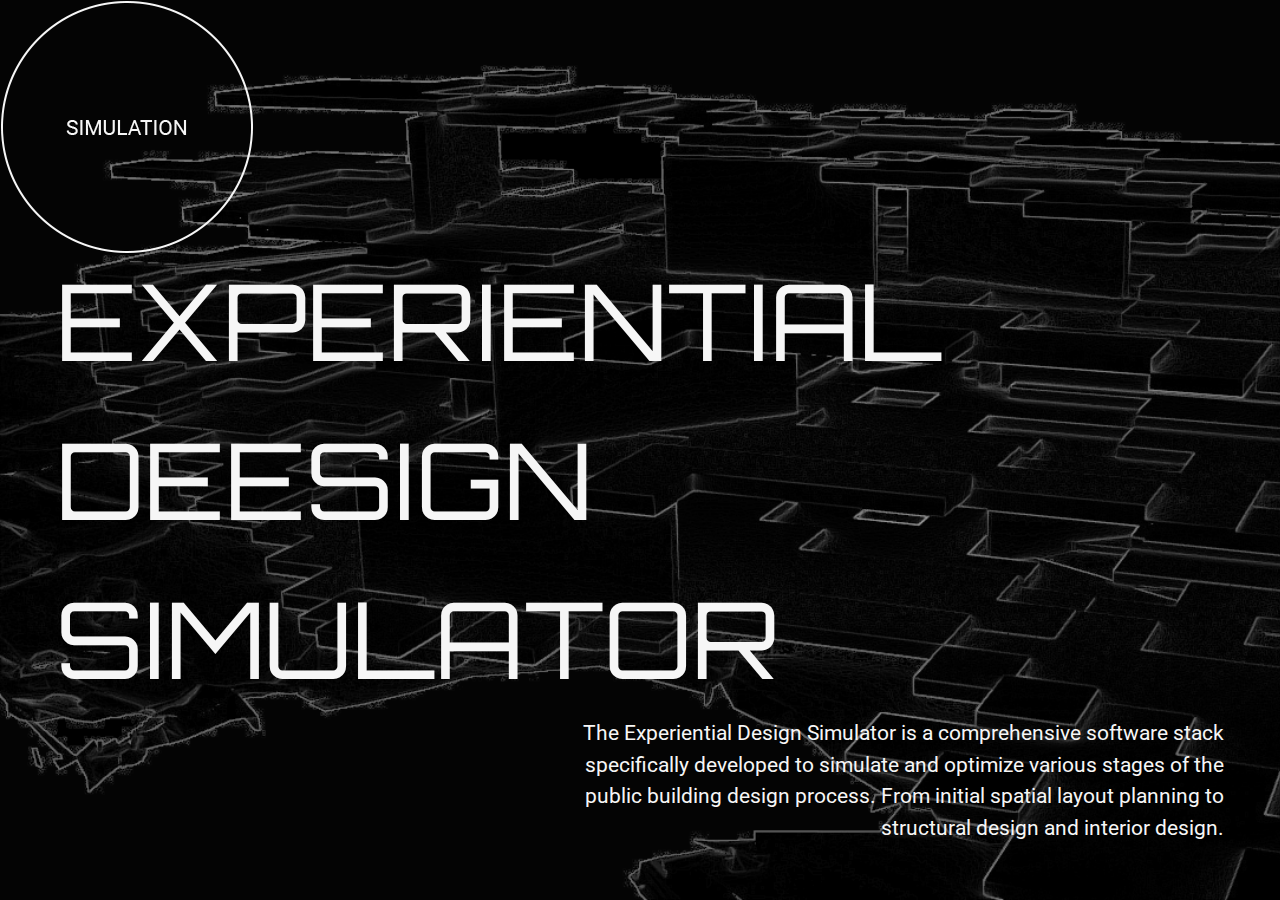
==== index.html @ 107f989f "Rewamp" ====
<!DOCTYPE html>
<html lang="en">
  <head>
    <title>Experiential Design Simulator</title>

    <!-- The website stylesheet -->
    <link rel="stylesheet" href="style.css" />
    <link rel="preconnect" href="https://fonts.googleapis.com">
<link rel="preconnect" href="https://fonts.gstatic.com" crossorigin>
<link href="https://fonts.googleapis.com/css2?family=Lora&family=Orbitron:wght@400;500&family=Poppins&family=Roboto:wght@300;400&display=swap" rel="stylesheet">
    <!-- The website JavaScript file -->
    <script src="script.js" defer></script>
  </head>
  <body class="home">
    <img id="image" src="media/icons/cursor1.png"/>
    <div class="everything home">
      <h1>EXPERIENTIAL DEESIGN SIMULATOR</h1>
      <div class="right-align">
        <p class="homeP">
      The Experiential Design Simulator is a comprehensive software stack
      specifically developed to simulate and optimize various stages of the
      public building design process. From initial spatial layout planning to
      structural design and interior design.
    </p>
      </div>
    </div>



    <script type="text/javascript" src="https://code.jquery.com/jquery-3.7.0.js"></script>
  </body>
</html>
---- style.css ----
/*
  1. Use a more-intuitive box-sizing model.
*/
*,
*::before,
*::after {
  box-sizing: border-box;
}
/*
  2. Remove default margin
*/
* {
  margin: 0px;
  box-sizing: border-box;
}
/*
  Typographic tweaks!
  3. Add accessible line-height
  4. Improve text rendering
*/
body {
  line-height: 1.5;
  -webkit-font-smoothing: antialiased;
  background-color: #040404;
  color: #f6f6f6;
}

body.home {
  background-image: url("media/1.png"), url("media/2.png");
  background-size: cover;
  transition: background-image 0.5s ease;
}

body.renders {
  background-color: #f6f6f6;
  color: #040404;
}


/*
  5. Improve media defaults
*/
img,
picture,
video,
canvas,
svg {
  max-width: 100%;
  justify-content: center;
}

6. Remove built-in form typography styles */ input,
button,
textarea,
select {
  font: inherit;
}
/*
  7. Avoid text overflows
*/
p,
h1,
h2,
h3,
h4,
h5,
h6 {
  overflow-wrap: break-word;
}
/*
  8. Create a root stacking context
*/
#root,
#__next {
  isolation: isolate;
}

h1{
  font-family: 'Orbitron', sans-serif;
  font-weight: 400;
  font-size: 106px;
  margin-left: 56px;
}

p.homeP{
  display: flex;
  flex-direction: row;
  justify-content: end;
  font-family: 'Roboto', sans-serif;
  font-weight: 400;
  font-size: 21px;
  width: 680px;
  text-align: right;
  margin-right: 56px;
  margin-bottom: 56px;
}

.everything {
  display: flex;
  height: 100vh;
  width: 100vw;
  flex-direction: column;
  justify-content: space-between;
}

.everything.home{
  display: flex;
  flex-direction: column;
  justify-content: end;
  height: 100vh;
  aspect-ratio: 100vw;
}

.right-align{
  display: flex;
  width: 100%;
  justify-content: end;
}

body.selected {
  line-height: 1.5;
  -webkit-font-smoothing: antialiased;
  background-color: #f6f6f6;
  color: #040404;
  background-image: url("media/2.png"), url("media/1.png");
  background-size: cover; 
  transition: background-image 0.5s ease;
}

#image{
  position:absolute;
  pointer-events: none;
}

.hfFlex {
  display: flex;
  flex-direction: row;
  justify-content: space-between;
  margin: 50px;
}

.title {
  font-family: 'Orbitron', sans-serif;
  font-size: 14px;
  font-weight: 600;
}

.currentSimHeading {
  font-family: 'Roboto', sans-serif;
  font-size: 14px;
  font-weight: 700;
}

.currentSimHeading1 {
  font-family: 'Roboto', sans-serif;
  font-size: 14px;
  font-weight: 400;
  margin-bottom: 20px;
}

.button {
  background-color: #040404;
  border: 2px solid #f6f6f6;
  color: #f6f6f6;
  height:70px;
  padding: 10px;
  text-align: center;
  font-family: 'Roboto', sans-serif;
  font-size: 14px;
  font-weight: 400;
  aspect-ratio: 1 / 1;
  border-radius: 50%;
}

.buttons {
  display: flex;
  flex-direction: row;
  justify-content: space-between;
}

.simStepsVis {
  display: flex;
  flex-direction: column;
  width: 250px;
}

.layoutDecisions {
  display: flex;
  flex-direction: column;
  width: 540px;
}

.button1 {
  background-color: #f6f6f6;
  border: 2px solid #f6f6f6;
  color: #040404;
  font-weight: 700;
}

.button-right {
  background-color: #040404;
  border: 2px solid #f6f6f6;
  color: #f6f6f6;
  height: 70px;
  padding: 10px;
  text-align: center;
  font-family: 'Roboto', sans-serif;
  font-size: 14px;
  font-weight: 400;
  aspect-ratio: 9 / 5;
  border-radius: 56px;
  cursor: pointer;
}

.button-right.home-render {
  background-color: #f6f6f6;
  border: 2px solid #040404;
  color: #040404;
}

button:only-child {
  font-weight: 700;
}

.buttons1 {
  display: flex;
  flex-direction: row;
  align-items: flex-end;
  justify-content: space-between;
}

.buttons1.keys2 {
  width: 272px;
}

.buttons1.keys3 {
  width: 420px;
}

.button-middle {
  background-color: #040404;
  border: 2px solid #f6f6f6;
  color: #f6f6f6;
  height: 70px;
  padding: 10px;
  text-align: center;
  font-family: 'Roboto', sans-serif;
  font-size: 14px;
  font-weight: 400;
  aspect-ratio: 9 / 5;
  border-radius: 56px;
}

.hfFlex.head {
  margin-bottom: 25px;
}

.hfFlex.foot-render {
  margin-top: 25px;
  justify-content: flex-end;
}

.content {
  display: flex;
  flex-direction: row;
  justify-content: center;
}

.siteImages {
  margin: 10px;
  cursor: pointer;
}

.sliders {
  display: flex;
  flex-direction: row;
  height: 70px;
  padding-top: 25px;
  padding-bottom: 25px;
}

.sliderText {
  margin-right: 20px;
  font-family: 'Roboto', sans-serif;
  font-size: 14px;
  font-weight: 400;
}

.buttons2 {
  display: flex;
  flex-direction: row;
  justify-content: space-between;
}

.buttons2.textures {
  width: 420px;
  align-items: flex-end;
}

.texture1 {
  background-image: url("media/tex1.png");
  background-size: cover;
  background-position-y: -25px;
  transition: background-image 0.5s ease;
}

.texture1:hover {
  background-image: url("media/tex1op.png");
}

.texture2 {
  background-image: url("media/tex2.png");
  background-size: cover;
  background-position-y: -25px;
  transition: background-image 0.5s ease;
}

.texture2:hover {
  background-image: url("media/tex2op.png");
}

.texture3 {
  background-image: url("media/tex3.png");
  background-size: cover;
  background-position-y: -25px;
  transition: background-image 0.5s ease;
}

.texture3:hover {
  background-image: url("media/tex3op.png");
}

/********** Range Input Styles **********/
/*Range Reset*/
input[type="range"] {
   -webkit-appearance: none;
    appearance: none;
    background: transparent;
    cursor: pointer;
    width: 180px;
}

/* Removes default focus */
input[type="range"]:focus {
  outline: none;
}

/***** Chrome, Safari, Opera and Edge Chromium styles *****/
/* slider track */
input[type="range"]::-webkit-slider-runnable-track {
   background-color: #f6f6f6;
   height: 2px;  
}

/* slider thumb */
input[type="range"]::-webkit-slider-thumb {
  -webkit-appearance: none; /* Override default look */
   appearance: none;
   margin-top: -6px; /* Centers thumb on the track */

   /*custom styles*/
   background-color: #040404;
   height: 14px;
   width: 14px;
   border: 1px solid #f6f6f6;
   border-radius: 50%;
}


/******** Firefox styles ********/
/* slider track */
input[type="range"]::-moz-range-track {
   background-color: #f6f6f6;
   height: 2px;
}

/* slider thumb */
input[type="range"]::-moz-range-thumb {
   border: 1px solid #f6f6f6; /*Removes extra border that FF applies*/
   border-radius: 50%; /*Removes default border-radius that FF applies*/

   /*custom styles*/
   background-color: #040404;
   height: 14px;
   width: 14px;
}

.options {
  display: flex;
  flex-direction: row;
  width: 60vw;
  justify-content: space-between;
}

.currentSimHeading.current-scroll {
  border: 2px solid #040404;
  padding: 5px;
  width: 120px;
  text-align: center;
  border-radius: 30px;
}

.currentSimHeading.scroll {
  border: 2px solid #f6f6f6;
  padding: 5px;
  width: 120px;
  text-align: center;
}

.title.scroll{
  border-top: 2px solid #f6f6f6;
  border-bottom: 2px solid #f6f6f6;
  padding-top: 5px;
  padding-bottom: 5px;
  text-align: center;
}

.pages {
  display: flex;
  flex-direction: column;
  width: 100vw;
  height: 100vh;
  justify-content: flex-end;
}

.pages.about {
  background-image: url("media/about.png");
  background-size: cover;
}

.pages.layouts {
  background-image: url("media/layouts.png");
  background-position-y: -300px;
  background-size: cover;
  margin-top: 50px;
}

.pages.interiors {
  background-image: url("media/interiors.png");
  background-position-y: -150px;
  background-size: cover;
  margin-top: 50px;
}

.pages.exterior {
  background-image: url("media/exteriors.png");
  background-position-y: -150px;
  background-size: cover;
  margin-top: 50px;
  margin-bottom: 50px;
}

.render-text {
  display: flex;
  flex-direction: column;
  justify-content: flex-start;
  margin-left: 50px;
  margin-top: 50px;
  font-family: 'Roboto', sans-serif;
  font-weight: 400;
  font-size: 14px;
  width: 600px;
  height: 100%;
}

.render-text.exterior-text {
  justify-content: flex-end;
}

.about-img {
  width: 80vw;
  height: auto;
}

.floor, .exhibit {
  background-color: #f6f6f6;
  border: 2px solid #040404;
  color: #040404;
  height:90px;
  padding: 10px;
  text-align: center;
  font-family: 'Roboto', sans-serif;
  font-size: 14px;
  font-weight: 400;
  aspect-ratio: 1 / 1;
  border-radius: 100px;
}

.floor1, .exhibit1 {
  background-color: #040404;
  border: 2px solid #040404;
  color: #f6f6f6;
  font-weight: 700;
}

.floors, .exhibits {
  display: flex;
  flex-direction: row;
  margin-bottom: 50px;
  width: 310px;
  justify-content: space-between;
} 

.layouts-column, .interiors-column {
  margin-left: 50px;
}

.layoutsHeading {
  font-family: 'Roboto', sans-serif;
  font-size: 14px;
  font-weight: 500;
  margin-bottom: 20px;
}

#message {
  position: absolute;
  top: 82vh;
  right: 70px;
  text-align: center-width;
  font-family: 'Roboto', sans-serif;
  font-size: 14px;
  font-weight: 500;
}
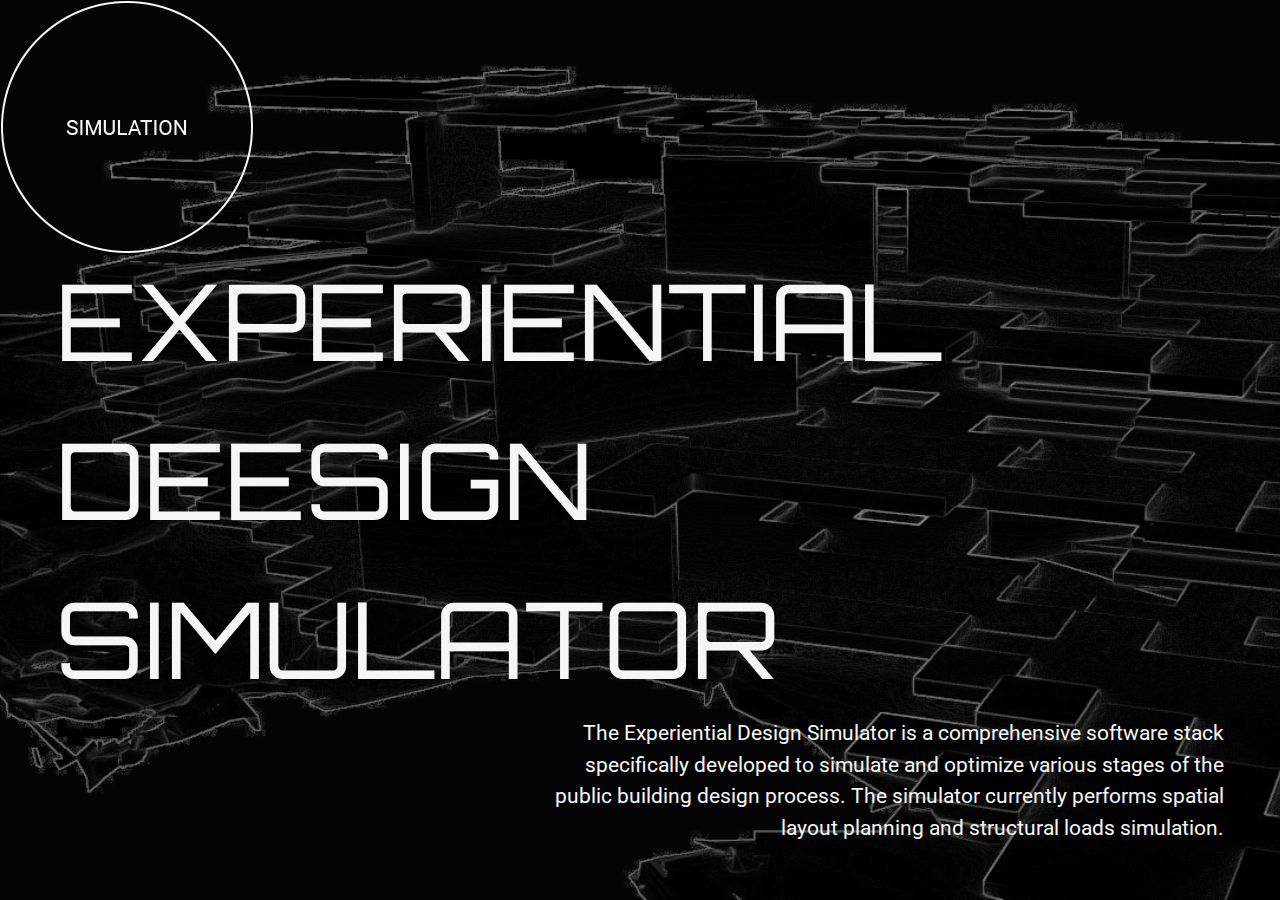
==== commit 14968a1c: "ModelsUpdate" ====
--- a/index.html
+++ b/index.html
@@ -19,8 +19,7 @@
         <p class="homeP">
       The Experiential Design Simulator is a comprehensive software stack
       specifically developed to simulate and optimize various stages of the
-      public building design process. From initial spatial layout planning to
-      structural design and interior design.
+      public building design process. The simulator currently performs spatial layout planning and structural loads simulation.
     </p>
       </div>
     </div>
--- a/style.css
+++ b/style.css
@@ -130,6 +130,7 @@
 #image{
   position:absolute;
   pointer-events: none;
+  z-index: 5000;
 }
 
 .hfFlex {
@@ -281,6 +282,12 @@
 
 .sliderText {
   margin-right: 20px;
+  font-family: 'Roboto', sans-serif;
+  font-size: 14px;
+  font-weight: 400;
+}
+
+.sliderText-value {
   font-family: 'Roboto', sans-serif;
   font-size: 14px;
   font-weight: 400;
@@ -513,11 +520,77 @@
 }
 
 #message {
+    position: absolute;
+    bottom: 140px;
+    right: 55px;
+    font-family: 'Roboto', sans-serif;
+    font-size: 14px;
+    font-weight: 500;
+}
+
+.structural-sim-model {
+  display: flex;
+  justify-content: center;
+  position: relative;
+  align-items: center;
+  height: 80vh;
+}
+
+model-viewer {
+  width: 80vw;
+  height: 60vh;
+  display: none;
   position: absolute;
-  top: 82vh;
-  right: 70px;
-  text-align: center-width;
-  font-family: 'Roboto', sans-serif;
-  font-size: 14px;
-  font-weight: 500;
+  top: 50%;
+  left: 50%;
+  transform: translate(-50%, -50%);
+}
+
+.slider-with-value {
+  display: flex;
+  flex-direction: column;
+  align-items: center;
+  justify-content: space-between;
+  height: 35px;
+}
+
+.video-content {
+  display: flex;
+  justify-content: center;
+  position: relative;
+  align-items: center;
+  heignt: 80vh;
+}
+
+#videoPlayer {
+    width: auto;
+    height: 72vh;
+    position: absolute;
+    top: 50%;
+    left: 50%;
+    transform: translate(-50%, -45%);
+    z-index: -23;
+}
+
+#videoPlayer1 {
+    width: auto;
+    height: 70vh;
+    position: absolute;
+    top: 50%;
+    left: 50%;
+    transform: translate(-50%, -49%);
+    z-index: -23;
+}
+
+.start-sim-message {
+  position: absolute;
+  z-index: -40;
+  position: absolute;
+  top: 50%;
+  left: 50%;
+  transform: translate(-50%, -50%);
+  font-family: 'Roboto', sans-serif;
+  font-weight: 400;
+  font-size: 14px;
+
 }